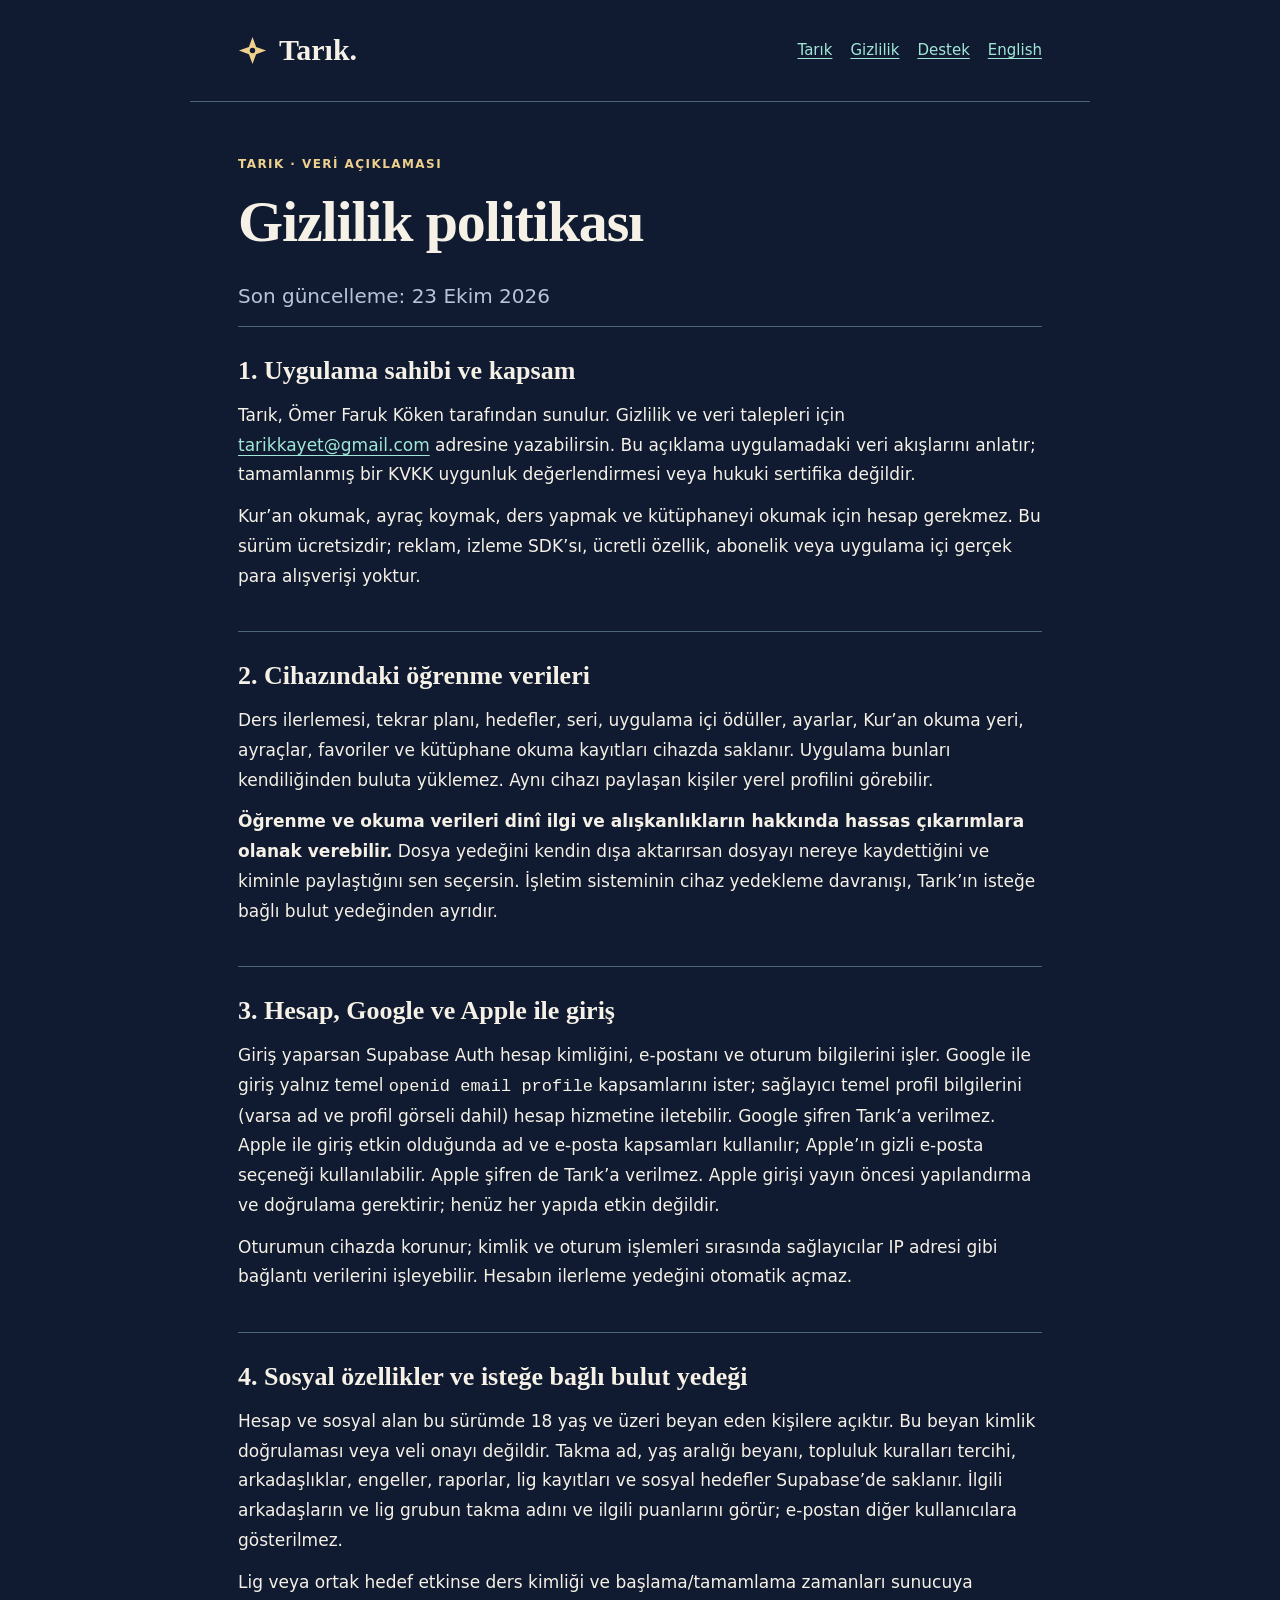
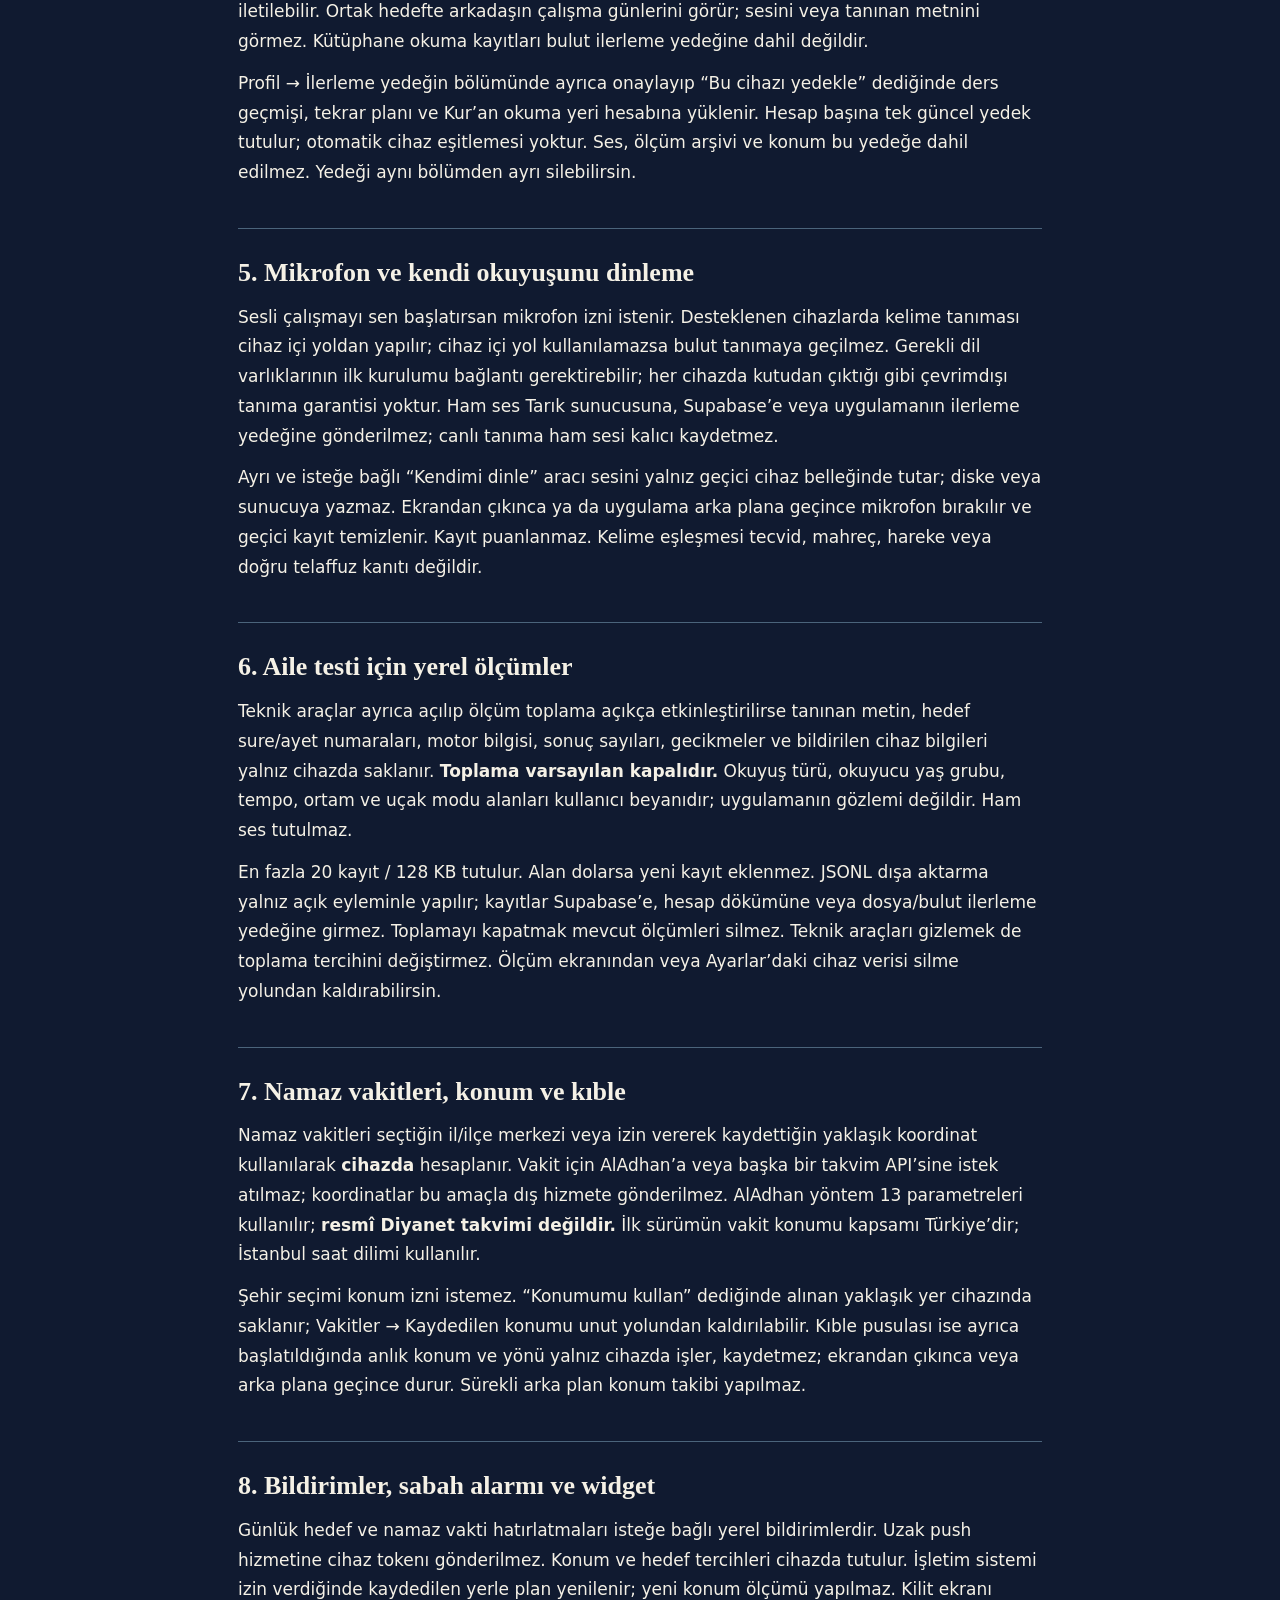
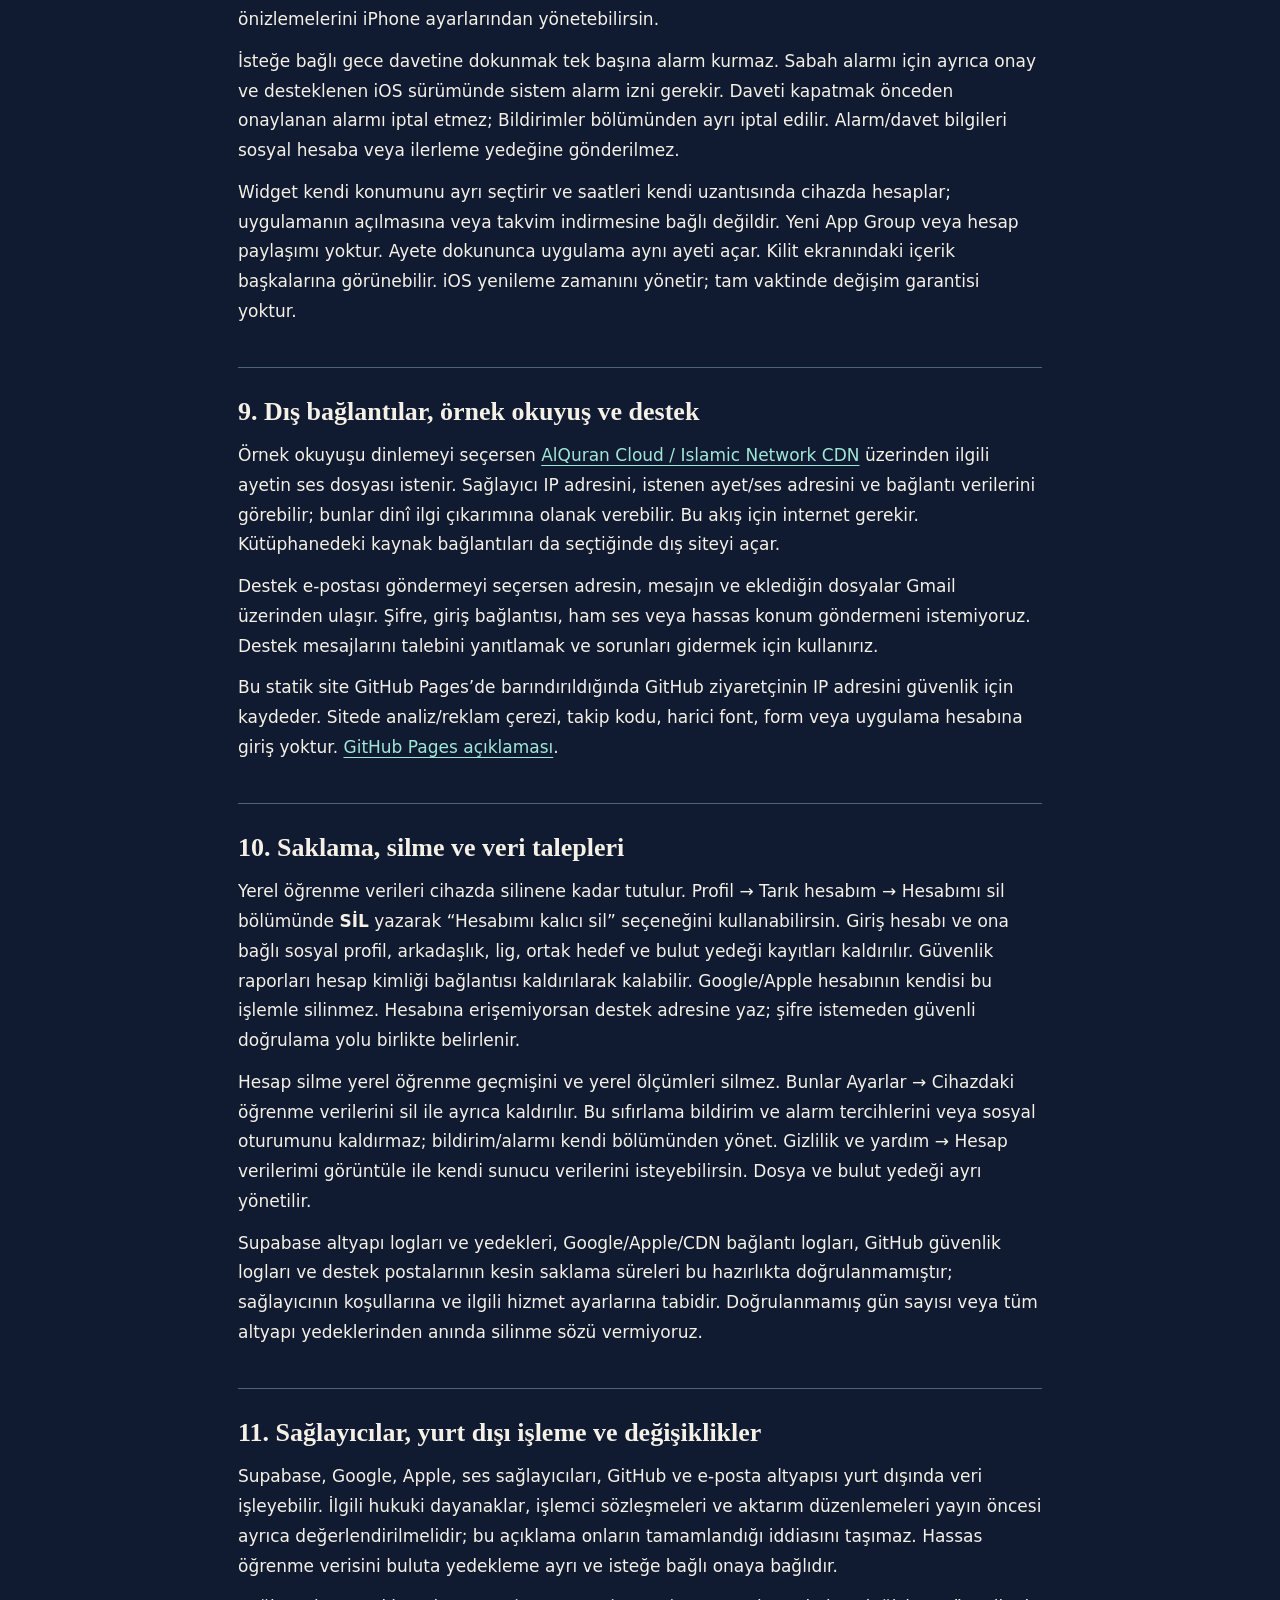
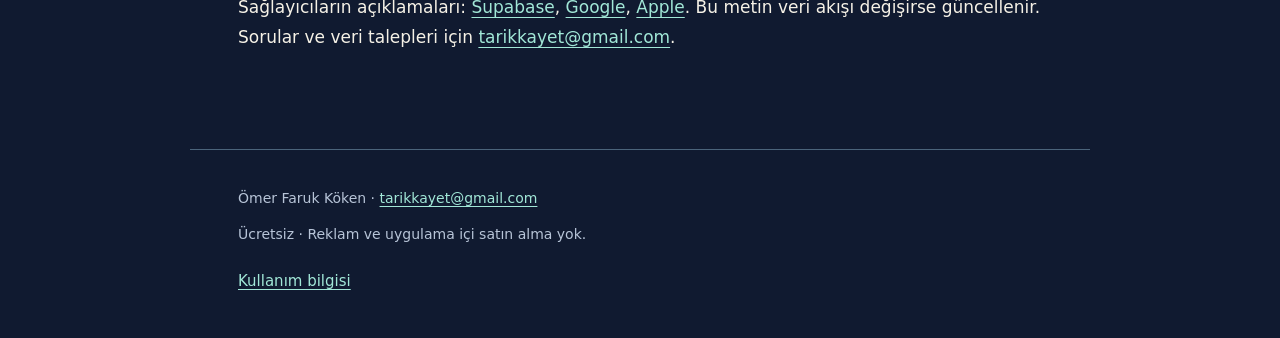
==== gizlilik.html @ 57bb1198 "Add files via upload" ====
<!doctype html>
<html lang="tr"><head><meta charset="utf-8"><meta name="viewport" content="width=device-width,initial-scale=1"><meta name="description" content="Gizlilik politikası — Ömer Faruk Köken, Tarık."><meta name="referrer" content="no-referrer"><title>Gizlilik politikası · Tarık</title><link rel="stylesheet" href="site.css"></head><body><a class="skip" href="#icerik">İçeriğe geç</a><header><a class="brand" href="index.html"><svg aria-hidden="true" viewBox="0 0 32 32"><path fill="currentColor" d="m16 1 4 11 11 4-11 4-4 11-4-11-11-4 11-4Z"/><circle cx="16" cy="16" r="3" fill="#101a30"/></svg>Tarık.</a><nav aria-label="Ana menü"><a href="index.html">Tarık</a><a href="gizlilik.html" aria-current="page">Gizlilik</a><a href="destek.html">Destek</a><a href="privacy.html">English</a></nav></header><main id="icerik"><p class="eyebrow">TARIK · VERİ AÇIKLAMASI</p><h1>Gizlilik politikası</h1><p class="lead">Son güncelleme: <time datetime="2026-10-23">23 Ekim 2026</time></p><section><h2>1. Uygulama sahibi ve kapsam</h2><p>Tarık, Ömer Faruk Köken tarafından sunulur. Gizlilik ve veri talepleri için <a href="mailto:tarikkayet@gmail.com">tarikkayet@gmail.com</a> adresine yazabilirsin. Bu açıklama uygulamadaki veri akışlarını anlatır; tamamlanmış bir KVKK uygunluk değerlendirmesi veya hukuki sertifika değildir.</p><p>Kur’an okumak, ayraç koymak, ders yapmak ve kütüphaneyi okumak için hesap gerekmez. Bu sürüm ücretsizdir; reklam, izleme SDK’sı, ücretli özellik, abonelik veya uygulama içi gerçek para alışverişi yoktur.</p></section><section><h2>2. Cihazındaki öğrenme verileri</h2><p>Ders ilerlemesi, tekrar planı, hedefler, seri, uygulama içi ödüller, ayarlar, Kur’an okuma yeri, ayraçlar, favoriler ve kütüphane okuma kayıtları cihazda saklanır. Uygulama bunları kendiliğinden buluta yüklemez. Aynı cihazı paylaşan kişiler yerel profilini görebilir.</p><p><strong>Öğrenme ve okuma verileri dinî ilgi ve alışkanlıkların hakkında hassas çıkarımlara olanak verebilir.</strong> Dosya yedeğini kendin dışa aktarırsan dosyayı nereye kaydettiğini ve kiminle paylaştığını sen seçersin. İşletim sisteminin cihaz yedekleme davranışı, Tarık’ın isteğe bağlı bulut yedeğinden ayrıdır.</p></section><section><h2>3. Hesap, Google ve Apple ile giriş</h2><p>Giriş yaparsan Supabase Auth hesap kimliğini, e-postanı ve oturum bilgilerini işler. Google ile giriş yalnız temel <code>openid email profile</code> kapsamlarını ister; sağlayıcı temel profil bilgilerini (varsa ad ve profil görseli dahil) hesap hizmetine iletebilir. Google şifren Tarık’a verilmez. Apple ile giriş etkin olduğunda ad ve e-posta kapsamları kullanılır; Apple’ın gizli e-posta seçeneği kullanılabilir. Apple şifren de Tarık’a verilmez. Apple girişi yayın öncesi yapılandırma ve doğrulama gerektirir; henüz her yapıda etkin değildir.</p><p>Oturumun cihazda korunur; kimlik ve oturum işlemleri sırasında sağlayıcılar IP adresi gibi bağlantı verilerini işleyebilir. Hesabın ilerleme yedeğini otomatik açmaz.</p></section><section><h2>4. Sosyal özellikler ve isteğe bağlı bulut yedeği</h2><p>Hesap ve sosyal alan bu sürümde 18 yaş ve üzeri beyan eden kişilere açıktır. Bu beyan kimlik doğrulaması veya veli onayı değildir. Takma ad, yaş aralığı beyanı, topluluk kuralları tercihi, arkadaşlıklar, engeller, raporlar, lig kayıtları ve sosyal hedefler Supabase’de saklanır. İlgili arkadaşların ve lig grubun takma adını ve ilgili puanlarını görür; e-postan diğer kullanıcılara gösterilmez.</p><p>Lig veya ortak hedef etkinse ders kimliği ve başlama/tamamlama zamanları sunucuya iletilebilir. Ortak hedefte arkadaşın çalışma günlerini görür; sesini veya tanınan metnini görmez. Kütüphane okuma kayıtları bulut ilerleme yedeğine dahil değildir.</p><p>Profil → İlerleme yedeğin bölümünde ayrıca onaylayıp “Bu cihazı yedekle” dediğinde ders geçmişi, tekrar planı ve Kur’an okuma yeri hesabına yüklenir. Hesap başına tek güncel yedek tutulur; otomatik cihaz eşitlemesi yoktur. Ses, ölçüm arşivi ve konum bu yedeğe dahil edilmez. Yedeği aynı bölümden ayrı silebilirsin.</p></section><section><h2>5. Mikrofon ve kendi okuyuşunu dinleme</h2><p>Sesli çalışmayı sen başlatırsan mikrofon izni istenir. Desteklenen cihazlarda kelime tanıması cihaz içi yoldan yapılır; cihaz içi yol kullanılamazsa bulut tanımaya geçilmez. Gerekli dil varlıklarının ilk kurulumu bağlantı gerektirebilir; her cihazda kutudan çıktığı gibi çevrimdışı tanıma garantisi yoktur. Ham ses Tarık sunucusuna, Supabase’e veya uygulamanın ilerleme yedeğine gönderilmez; canlı tanıma ham sesi kalıcı kaydetmez.</p><p>Ayrı ve isteğe bağlı “Kendimi dinle” aracı sesini yalnız geçici cihaz belleğinde tutar; diske veya sunucuya yazmaz. Ekrandan çıkınca ya da uygulama arka plana geçince mikrofon bırakılır ve geçici kayıt temizlenir. Kayıt puanlanmaz. Kelime eşleşmesi tecvid, mahreç, hareke veya doğru telaffuz kanıtı değildir.</p></section><section><h2>6. Aile testi için yerel ölçümler</h2><p>Teknik araçlar ayrıca açılıp ölçüm toplama açıkça etkinleştirilirse tanınan metin, hedef sure/ayet numaraları, motor bilgisi, sonuç sayıları, gecikmeler ve bildirilen cihaz bilgileri yalnız cihazda saklanır. <strong>Toplama varsayılan kapalıdır.</strong> Okuyuş türü, okuyucu yaş grubu, tempo, ortam ve uçak modu alanları kullanıcı beyanıdır; uygulamanın gözlemi değildir. Ham ses tutulmaz.</p><p>En fazla 20 kayıt / 128 KB tutulur. Alan dolarsa yeni kayıt eklenmez. JSONL dışa aktarma yalnız açık eyleminle yapılır; kayıtlar Supabase’e, hesap dökümüne veya dosya/bulut ilerleme yedeğine girmez. Toplamayı kapatmak mevcut ölçümleri silmez. Teknik araçları gizlemek de toplama tercihini değiştirmez. Ölçüm ekranından veya Ayarlar’daki cihaz verisi silme yolundan kaldırabilirsin.</p></section><section><h2>7. Namaz vakitleri, konum ve kıble</h2><p>Namaz vakitleri seçtiğin il/ilçe merkezi veya izin vererek kaydettiğin yaklaşık koordinat kullanılarak <strong>cihazda</strong> hesaplanır. Vakit için AlAdhan’a veya başka bir takvim API’sine istek atılmaz; koordinatlar bu amaçla dış hizmete gönderilmez. AlAdhan yöntem 13 parametreleri kullanılır; <strong>resmî Diyanet takvimi değildir.</strong> İlk sürümün vakit konumu kapsamı Türkiye’dir; İstanbul saat dilimi kullanılır.</p><p>Şehir seçimi konum izni istemez. “Konumumu kullan” dediğinde alınan yaklaşık yer cihazında saklanır; Vakitler → Kaydedilen konumu unut yolundan kaldırılabilir. Kıble pusulası ise ayrıca başlatıldığında anlık konum ve yönü yalnız cihazda işler, kaydetmez; ekrandan çıkınca veya arka plana geçince durur. Sürekli arka plan konum takibi yapılmaz.</p></section><section><h2>8. Bildirimler, sabah alarmı ve widget</h2><p>Günlük hedef ve namaz vakti hatırlatmaları isteğe bağlı yerel bildirimlerdir. Uzak push hizmetine cihaz tokenı gönderilmez. Konum ve hedef tercihleri cihazda tutulur. İşletim sistemi izin verdiğinde kaydedilen yerle plan yenilenir; yeni konum ölçümü yapılmaz. Kilit ekranı önizlemelerini iPhone ayarlarından yönetebilirsin.</p><p>İsteğe bağlı gece davetine dokunmak tek başına alarm kurmaz. Sabah alarmı için ayrıca onay ve desteklenen iOS sürümünde sistem alarm izni gerekir. Daveti kapatmak önceden onaylanan alarmı iptal etmez; Bildirimler bölümünden ayrı iptal edilir. Alarm/davet bilgileri sosyal hesaba veya ilerleme yedeğine gönderilmez.</p><p>Widget kendi konumunu ayrı seçtirir ve saatleri kendi uzantısında cihazda hesaplar; uygulamanın açılmasına veya takvim indirmesine bağlı değildir. Yeni App Group veya hesap paylaşımı yoktur. Ayete dokununca uygulama aynı ayeti açar. Kilit ekranındaki içerik başkalarına görünebilir. iOS yenileme zamanını yönetir; tam vaktinde değişim garantisi yoktur.</p></section><section><h2>9. Dış bağlantılar, örnek okuyuş ve destek</h2><p>Örnek okuyuşu dinlemeyi seçersen <a href="https://alquran.cloud/cdn" rel="noreferrer">AlQuran Cloud / Islamic Network CDN</a> üzerinden ilgili ayetin ses dosyası istenir. Sağlayıcı IP adresini, istenen ayet/ses adresini ve bağlantı verilerini görebilir; bunlar dinî ilgi çıkarımına olanak verebilir. Bu akış için internet gerekir. Kütüphanedeki kaynak bağlantıları da seçtiğinde dış siteyi açar.</p><p>Destek e-postası göndermeyi seçersen adresin, mesajın ve eklediğin dosyalar Gmail üzerinden ulaşır. Şifre, giriş bağlantısı, ham ses veya hassas konum göndermeni istemiyoruz. Destek mesajlarını talebini yanıtlamak ve sorunları gidermek için kullanırız.</p><p>Bu statik site GitHub Pages’de barındırıldığında GitHub ziyaretçinin IP adresini güvenlik için kaydeder. Sitede analiz/reklam çerezi, takip kodu, harici font, form veya uygulama hesabına giriş yoktur. <a href="https://docs.github.com/en/pages/getting-started-with-github-pages/what-is-github-pages" rel="noreferrer">GitHub Pages açıklaması</a>.</p></section><section><h2>10. Saklama, silme ve veri talepleri</h2><p>Yerel öğrenme verileri cihazda silinene kadar tutulur. Profil → Tarık hesabım → Hesabımı sil bölümünde <strong>SİL</strong> yazarak “Hesabımı kalıcı sil” seçeneğini kullanabilirsin. Giriş hesabı ve ona bağlı sosyal profil, arkadaşlık, lig, ortak hedef ve bulut yedeği kayıtları kaldırılır. Güvenlik raporları hesap kimliği bağlantısı kaldırılarak kalabilir. Google/Apple hesabının kendisi bu işlemle silinmez. Hesabına erişemiyorsan destek adresine yaz; şifre istemeden güvenli doğrulama yolu birlikte belirlenir.</p><p>Hesap silme yerel öğrenme geçmişini ve yerel ölçümleri silmez. Bunlar Ayarlar → Cihazdaki öğrenme verilerini sil ile ayrıca kaldırılır. Bu sıfırlama bildirim ve alarm tercihlerini veya sosyal oturumunu kaldırmaz; bildirim/alarmı kendi bölümünden yönet. Gizlilik ve yardım → Hesap verilerimi görüntüle ile kendi sunucu verilerini isteyebilirsin. Dosya ve bulut yedeği ayrı yönetilir.</p><p>Supabase altyapı logları ve yedekleri, Google/Apple/CDN bağlantı logları, GitHub güvenlik logları ve destek postalarının kesin saklama süreleri bu hazırlıkta doğrulanmamıştır; sağlayıcının koşullarına ve ilgili hizmet ayarlarına tabidir. Doğrulanmamış gün sayısı veya tüm altyapı yedeklerinden anında silinme sözü vermiyoruz.</p></section><section><h2>11. Sağlayıcılar, yurt dışı işleme ve değişiklikler</h2><p>Supabase, Google, Apple, ses sağlayıcıları, GitHub ve e-posta altyapısı yurt dışında veri işleyebilir. İlgili hukuki dayanaklar, işlemci sözleşmeleri ve aktarım düzenlemeleri yayın öncesi ayrıca değerlendirilmelidir; bu açıklama onların tamamlandığı iddiasını taşımaz. Hassas öğrenme verisini buluta yedekleme ayrı ve isteğe bağlı onaya bağlıdır.</p><p>Sağlayıcıların açıklamaları: <a href="https://supabase.com/privacy" rel="noreferrer">Supabase</a>, <a href="https://policies.google.com/privacy" rel="noreferrer">Google</a>, <a href="https://www.apple.com/legal/privacy/" rel="noreferrer">Apple</a>. Bu metin veri akışı değişirse güncellenir. Sorular ve veri talepleri için <a href="mailto:tarikkayet@gmail.com">tarikkayet@gmail.com</a>.</p></section></main><footer><p>Ömer Faruk Köken · <a href="mailto:tarikkayet@gmail.com">tarikkayet@gmail.com</a></p><p>Ücretsiz · Reklam ve uygulama içi satın alma yok.</p><nav aria-label="Diğer bağlantılar"><a href="kosullar.html">Kullanım bilgisi</a></nav></footer></body></html>
---- site.css ----
:root{color-scheme:dark;--bg:#101a30;--panel:#18273e;--text:#f5f1e6;--muted:#b7c4d7;--accent:#a1e7d7;--gold:#efd18e;--border:#4b647b}*{box-sizing:border-box}body{margin:0;background:var(--bg);color:var(--text);font:17px/1.75 system-ui,-apple-system,BlinkMacSystemFont,"Segoe UI",sans-serif}a{color:var(--accent);text-underline-offset:.22em;overflow-wrap:anywhere}a:hover{color:var(--text)}a:focus-visible,summary:focus-visible{outline:3px solid var(--gold);outline-offset:5px;border-radius:3px}header,main,footer{max-width:900px;margin:auto;padding:24px clamp(20px,5vw,48px)}header{display:flex;justify-content:space-between;align-items:center;gap:16px;flex-wrap:wrap;border-bottom:1px solid var(--border)}.brand{font-family:Georgia,serif;font-size:30px;font-weight:bold;color:var(--text);text-decoration:none;display:flex;align-items:center;gap:12px;min-height:44px}.brand svg{width:29px;height:29px;color:var(--gold);flex:none}nav{display:flex;gap:18px;flex-wrap:wrap}nav a{display:inline-flex;align-items:center;min-height:44px;font-size:15px}main{padding-top:40px;padding-bottom:56px}h1,h2{font-family:Georgia,serif;line-height:1.22;font-weight:600}h1{font-size:clamp(36px,7vw,58px);margin:12px 0 22px;letter-spacing:-.02em}h2{font-size:26px;margin:0 0 14px}p{margin:12px 0}.eyebrow{color:var(--gold);font-size:12px;font-weight:750;letter-spacing:.12em;text-transform:uppercase}.lead{font-size:20px;color:var(--muted)}section{padding:28px 0;border-top:1px solid var(--border);scroll-margin-top:24px}.notice,.card{padding:22px;background:var(--panel);border:1px solid var(--border);border-radius:20px;margin:26px 0}.notice p:first-child,.card p:first-child{margin-top:0}.grid{display:grid;grid-template-columns:repeat(auto-fit,minmax(min(100%,260px),1fr));gap:18px}.grid .card{margin:0}ul,ol{padding-left:24px}li{margin:10px 0}footer{border-top:1px solid var(--border);font-size:14px;color:var(--muted)}footer nav{margin:12px 0}summary{cursor:pointer;font-weight:650;min-height:44px;padding:10px 0}details{border-top:1px solid var(--border);padding:10px 0}.skip{position:absolute;left:16px;top:-120px;padding:12px;background:var(--panel)}.skip:focus{top:12px}strong{color:var(--text)}.contact{font-size:20px}time{color:var(--muted)}@media(prefers-reduced-motion:reduce){*{scroll-behavior:auto}}@media(max-width:380px){body{font-size:16px}header,main,footer{padding-left:20px;padding-right:20px}nav{gap:12px}}
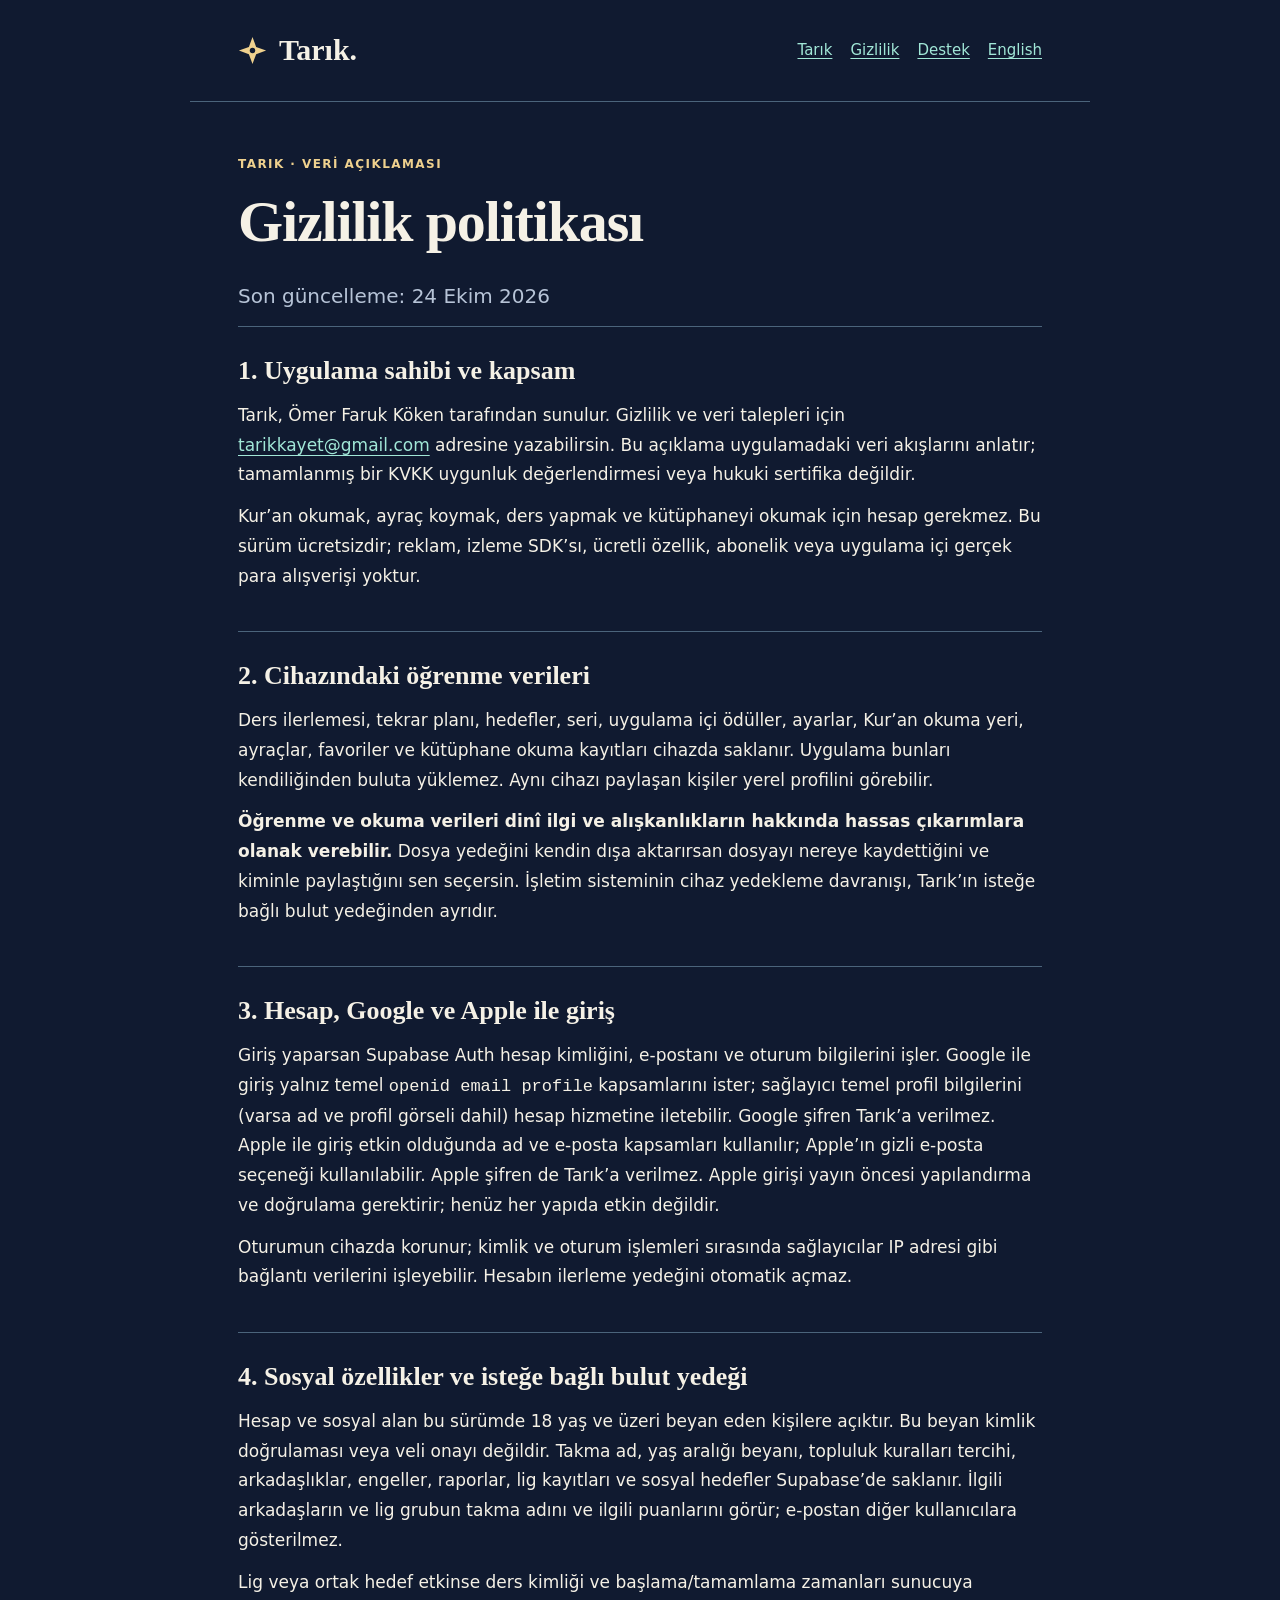
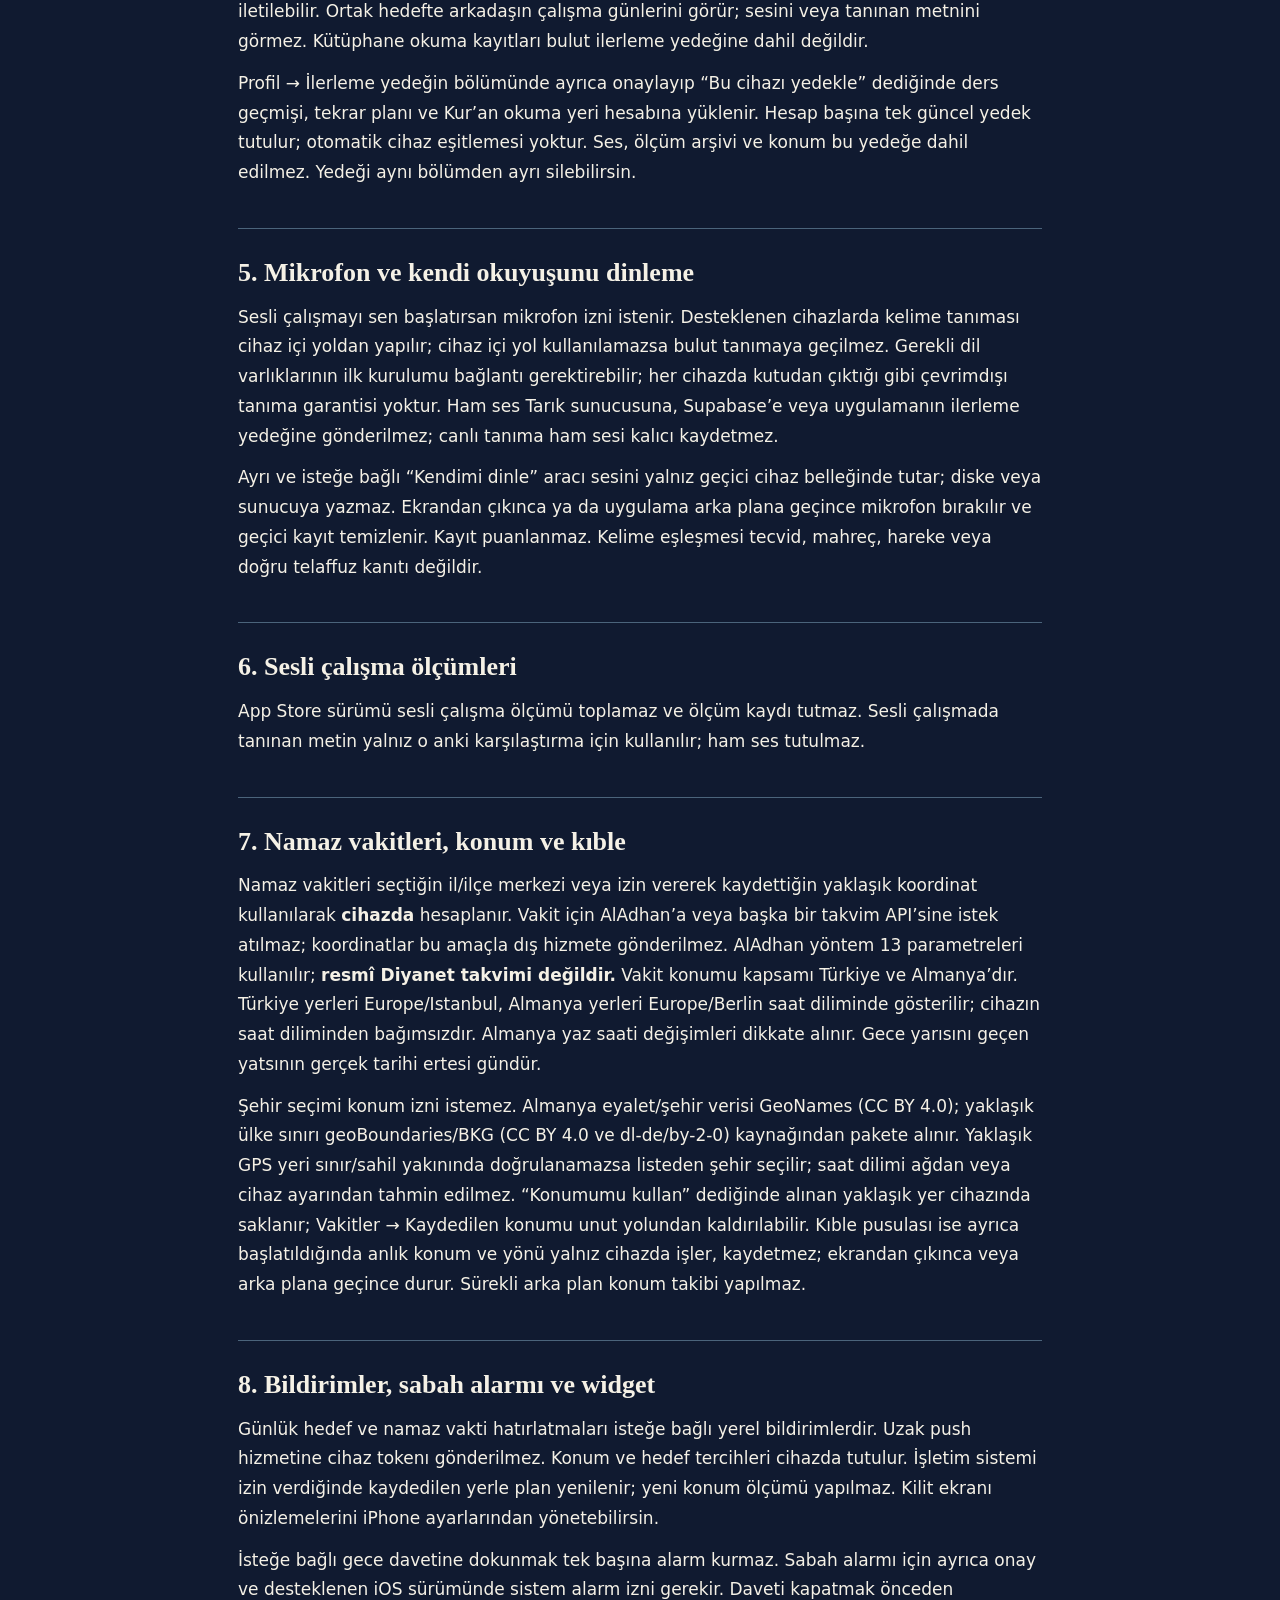
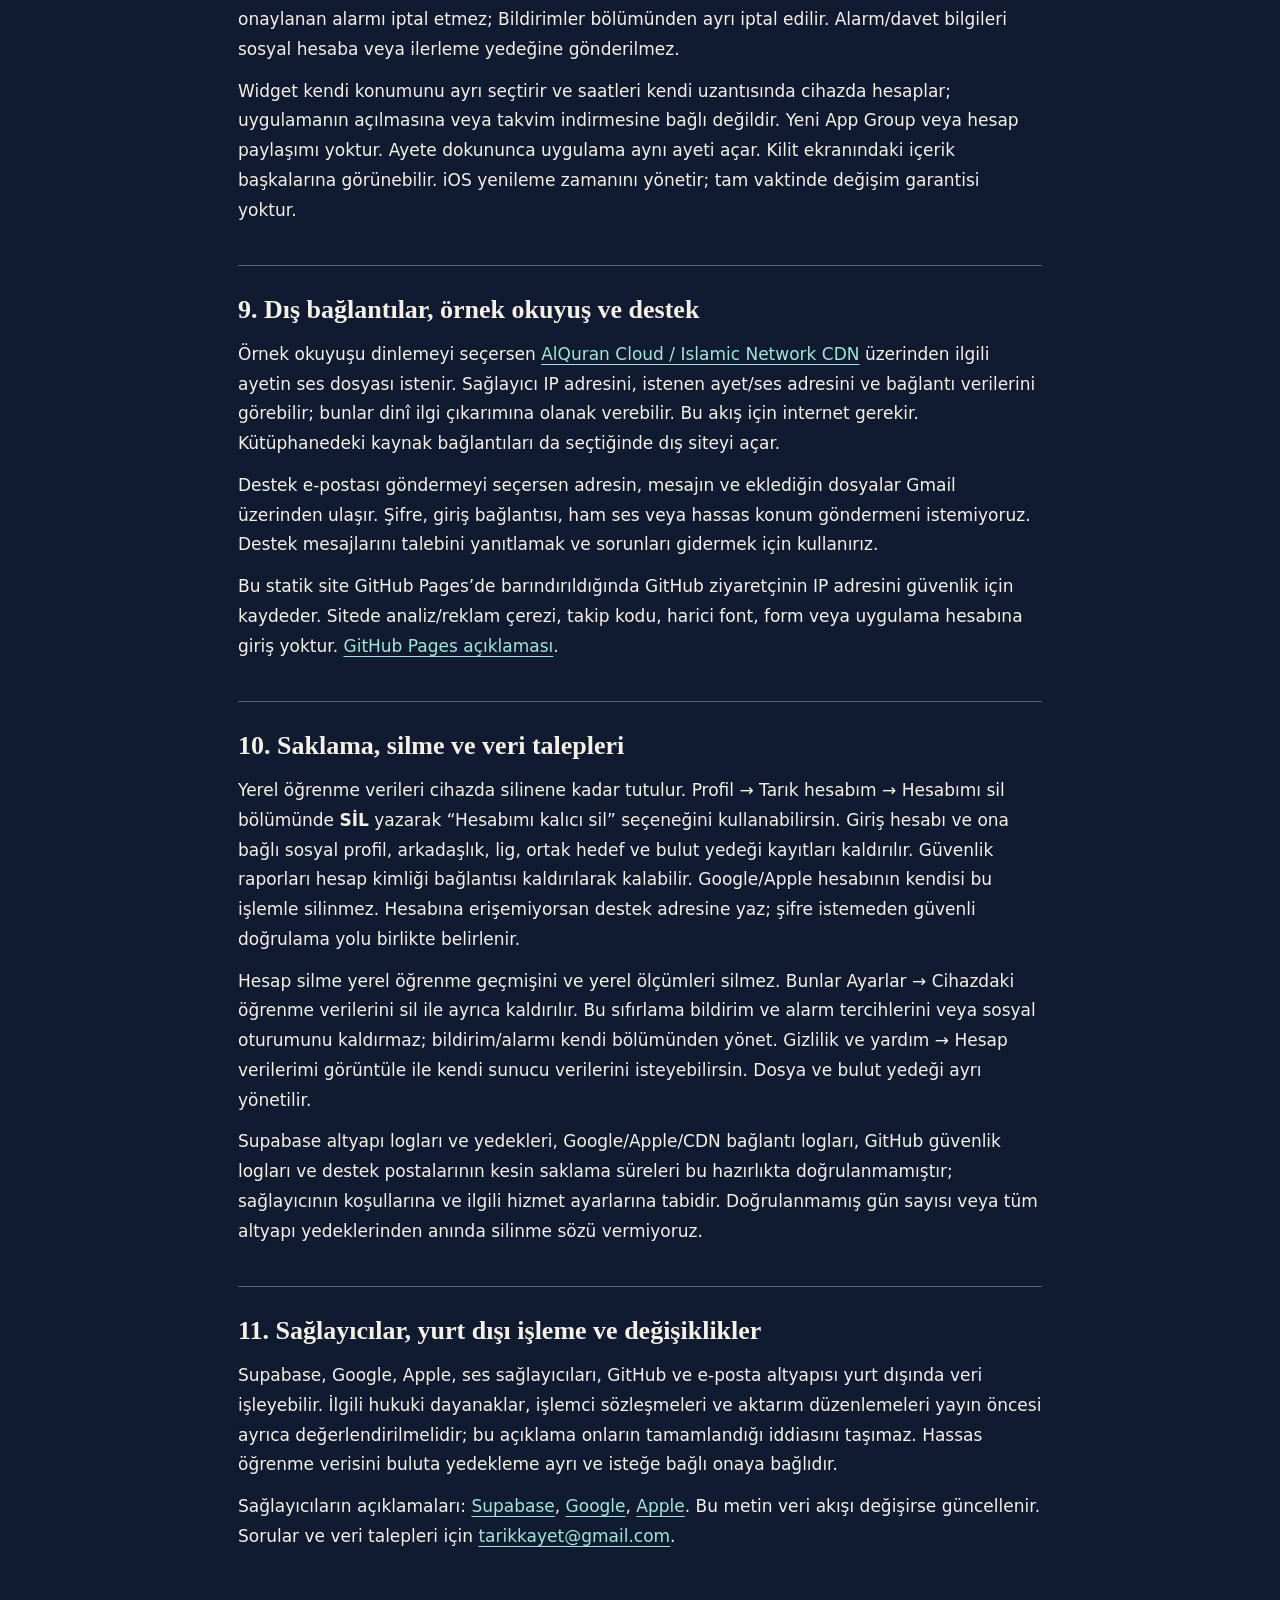
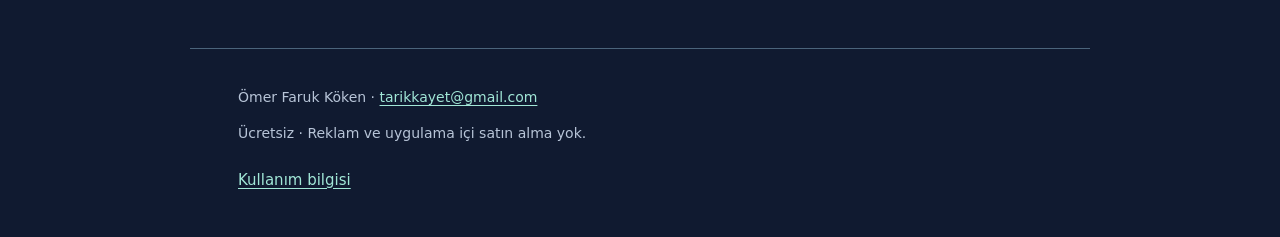
==== commit c40ac1ef: "Add files via upload" ====
--- a/gizlilik.html
+++ b/gizlilik.html
@@ -1,2 +1,2 @@
 <!doctype html>
-<html lang="tr"><head><meta charset="utf-8"><meta name="viewport" content="width=device-width,initial-scale=1"><meta name="description" content="Gizlilik politikası — Ömer Faruk Köken, Tarık."><meta name="referrer" content="no-referrer"><title>Gizlilik politikası · Tarık</title><link rel="stylesheet" href="site.css"></head><body><a class="skip" href="#icerik">İçeriğe geç</a><header><a class="brand" href="index.html"><svg aria-hidden="true" viewBox="0 0 32 32"><path fill="currentColor" d="m16 1 4 11 11 4-11 4-4 11-4-11-11-4 11-4Z"/><circle cx="16" cy="16" r="3" fill="#101a30"/></svg>Tarık.</a><nav aria-label="Ana menü"><a href="index.html">Tarık</a><a href="gizlilik.html" aria-current="page">Gizlilik</a><a href="destek.html">Destek</a><a href="privacy.html">English</a></nav></header><main id="icerik"><p class="eyebrow">TARIK · VERİ AÇIKLAMASI</p><h1>Gizlilik politikası</h1><p class="lead">Son güncelleme: <time datetime="2026-10-23">23 Ekim 2026</time></p><section><h2>1. Uygulama sahibi ve kapsam</h2><p>Tarık, Ömer Faruk Köken tarafından sunulur. Gizlilik ve veri talepleri için <a href="mailto:tarikkayet@gmail.com">tarikkayet@gmail.com</a> adresine yazabilirsin. Bu açıklama uygulamadaki veri akışlarını anlatır; tamamlanmış bir KVKK uygunluk değerlendirmesi veya hukuki sertifika değildir.</p><p>Kur’an okumak, ayraç koymak, ders yapmak ve kütüphaneyi okumak için hesap gerekmez. Bu sürüm ücretsizdir; reklam, izleme SDK’sı, ücretli özellik, abonelik veya uygulama içi gerçek para alışverişi yoktur.</p></section><section><h2>2. Cihazındaki öğrenme verileri</h2><p>Ders ilerlemesi, tekrar planı, hedefler, seri, uygulama içi ödüller, ayarlar, Kur’an okuma yeri, ayraçlar, favoriler ve kütüphane okuma kayıtları cihazda saklanır. Uygulama bunları kendiliğinden buluta yüklemez. Aynı cihazı paylaşan kişiler yerel profilini görebilir.</p><p><strong>Öğrenme ve okuma verileri dinî ilgi ve alışkanlıkların hakkında hassas çıkarımlara olanak verebilir.</strong> Dosya yedeğini kendin dışa aktarırsan dosyayı nereye kaydettiğini ve kiminle paylaştığını sen seçersin. İşletim sisteminin cihaz yedekleme davranışı, Tarık’ın isteğe bağlı bulut yedeğinden ayrıdır.</p></section><section><h2>3. Hesap, Google ve Apple ile giriş</h2><p>Giriş yaparsan Supabase Auth hesap kimliğini, e-postanı ve oturum bilgilerini işler. Google ile giriş yalnız temel <code>openid email profile</code> kapsamlarını ister; sağlayıcı temel profil bilgilerini (varsa ad ve profil görseli dahil) hesap hizmetine iletebilir. Google şifren Tarık’a verilmez. Apple ile giriş etkin olduğunda ad ve e-posta kapsamları kullanılır; Apple’ın gizli e-posta seçeneği kullanılabilir. Apple şifren de Tarık’a verilmez. Apple girişi yayın öncesi yapılandırma ve doğrulama gerektirir; henüz her yapıda etkin değildir.</p><p>Oturumun cihazda korunur; kimlik ve oturum işlemleri sırasında sağlayıcılar IP adresi gibi bağlantı verilerini işleyebilir. Hesabın ilerleme yedeğini otomatik açmaz.</p></section><section><h2>4. Sosyal özellikler ve isteğe bağlı bulut yedeği</h2><p>Hesap ve sosyal alan bu sürümde 18 yaş ve üzeri beyan eden kişilere açıktır. Bu beyan kimlik doğrulaması veya veli onayı değildir. Takma ad, yaş aralığı beyanı, topluluk kuralları tercihi, arkadaşlıklar, engeller, raporlar, lig kayıtları ve sosyal hedefler Supabase’de saklanır. İlgili arkadaşların ve lig grubun takma adını ve ilgili puanlarını görür; e-postan diğer kullanıcılara gösterilmez.</p><p>Lig veya ortak hedef etkinse ders kimliği ve başlama/tamamlama zamanları sunucuya iletilebilir. Ortak hedefte arkadaşın çalışma günlerini görür; sesini veya tanınan metnini görmez. Kütüphane okuma kayıtları bulut ilerleme yedeğine dahil değildir.</p><p>Profil → İlerleme yedeğin bölümünde ayrıca onaylayıp “Bu cihazı yedekle” dediğinde ders geçmişi, tekrar planı ve Kur’an okuma yeri hesabına yüklenir. Hesap başına tek güncel yedek tutulur; otomatik cihaz eşitlemesi yoktur. Ses, ölçüm arşivi ve konum bu yedeğe dahil edilmez. Yedeği aynı bölümden ayrı silebilirsin.</p></section><section><h2>5. Mikrofon ve kendi okuyuşunu dinleme</h2><p>Sesli çalışmayı sen başlatırsan mikrofon izni istenir. Desteklenen cihazlarda kelime tanıması cihaz içi yoldan yapılır; cihaz içi yol kullanılamazsa bulut tanımaya geçilmez. Gerekli dil varlıklarının ilk kurulumu bağlantı gerektirebilir; her cihazda kutudan çıktığı gibi çevrimdışı tanıma garantisi yoktur. Ham ses Tarık sunucusuna, Supabase’e veya uygulamanın ilerleme yedeğine gönderilmez; canlı tanıma ham sesi kalıcı kaydetmez.</p><p>Ayrı ve isteğe bağlı “Kendimi dinle” aracı sesini yalnız geçici cihaz belleğinde tutar; diske veya sunucuya yazmaz. Ekrandan çıkınca ya da uygulama arka plana geçince mikrofon bırakılır ve geçici kayıt temizlenir. Kayıt puanlanmaz. Kelime eşleşmesi tecvid, mahreç, hareke veya doğru telaffuz kanıtı değildir.</p></section><section><h2>6. Aile testi için yerel ölçümler</h2><p>Teknik araçlar ayrıca açılıp ölçüm toplama açıkça etkinleştirilirse tanınan metin, hedef sure/ayet numaraları, motor bilgisi, sonuç sayıları, gecikmeler ve bildirilen cihaz bilgileri yalnız cihazda saklanır. <strong>Toplama varsayılan kapalıdır.</strong> Okuyuş türü, okuyucu yaş grubu, tempo, ortam ve uçak modu alanları kullanıcı beyanıdır; uygulamanın gözlemi değildir. Ham ses tutulmaz.</p><p>En fazla 20 kayıt / 128 KB tutulur. Alan dolarsa yeni kayıt eklenmez. JSONL dışa aktarma yalnız açık eyleminle yapılır; kayıtlar Supabase’e, hesap dökümüne veya dosya/bulut ilerleme yedeğine girmez. Toplamayı kapatmak mevcut ölçümleri silmez. Teknik araçları gizlemek de toplama tercihini değiştirmez. Ölçüm ekranından veya Ayarlar’daki cihaz verisi silme yolundan kaldırabilirsin.</p></section><section><h2>7. Namaz vakitleri, konum ve kıble</h2><p>Namaz vakitleri seçtiğin il/ilçe merkezi veya izin vererek kaydettiğin yaklaşık koordinat kullanılarak <strong>cihazda</strong> hesaplanır. Vakit için AlAdhan’a veya başka bir takvim API’sine istek atılmaz; koordinatlar bu amaçla dış hizmete gönderilmez. AlAdhan yöntem 13 parametreleri kullanılır; <strong>resmî Diyanet takvimi değildir.</strong> İlk sürümün vakit konumu kapsamı Türkiye’dir; İstanbul saat dilimi kullanılır.</p><p>Şehir seçimi konum izni istemez. “Konumumu kullan” dediğinde alınan yaklaşık yer cihazında saklanır; Vakitler → Kaydedilen konumu unut yolundan kaldırılabilir. Kıble pusulası ise ayrıca başlatıldığında anlık konum ve yönü yalnız cihazda işler, kaydetmez; ekrandan çıkınca veya arka plana geçince durur. Sürekli arka plan konum takibi yapılmaz.</p></section><section><h2>8. Bildirimler, sabah alarmı ve widget</h2><p>Günlük hedef ve namaz vakti hatırlatmaları isteğe bağlı yerel bildirimlerdir. Uzak push hizmetine cihaz tokenı gönderilmez. Konum ve hedef tercihleri cihazda tutulur. İşletim sistemi izin verdiğinde kaydedilen yerle plan yenilenir; yeni konum ölçümü yapılmaz. Kilit ekranı önizlemelerini iPhone ayarlarından yönetebilirsin.</p><p>İsteğe bağlı gece davetine dokunmak tek başına alarm kurmaz. Sabah alarmı için ayrıca onay ve desteklenen iOS sürümünde sistem alarm izni gerekir. Daveti kapatmak önceden onaylanan alarmı iptal etmez; Bildirimler bölümünden ayrı iptal edilir. Alarm/davet bilgileri sosyal hesaba veya ilerleme yedeğine gönderilmez.</p><p>Widget kendi konumunu ayrı seçtirir ve saatleri kendi uzantısında cihazda hesaplar; uygulamanın açılmasına veya takvim indirmesine bağlı değildir. Yeni App Group veya hesap paylaşımı yoktur. Ayete dokununca uygulama aynı ayeti açar. Kilit ekranındaki içerik başkalarına görünebilir. iOS yenileme zamanını yönetir; tam vaktinde değişim garantisi yoktur.</p></section><section><h2>9. Dış bağlantılar, örnek okuyuş ve destek</h2><p>Örnek okuyuşu dinlemeyi seçersen <a href="https://alquran.cloud/cdn" rel="noreferrer">AlQuran Cloud / Islamic Network CDN</a> üzerinden ilgili ayetin ses dosyası istenir. Sağlayıcı IP adresini, istenen ayet/ses adresini ve bağlantı verilerini görebilir; bunlar dinî ilgi çıkarımına olanak verebilir. Bu akış için internet gerekir. Kütüphanedeki kaynak bağlantıları da seçtiğinde dış siteyi açar.</p><p>Destek e-postası göndermeyi seçersen adresin, mesajın ve eklediğin dosyalar Gmail üzerinden ulaşır. Şifre, giriş bağlantısı, ham ses veya hassas konum göndermeni istemiyoruz. Destek mesajlarını talebini yanıtlamak ve sorunları gidermek için kullanırız.</p><p>Bu statik site GitHub Pages’de barındırıldığında GitHub ziyaretçinin IP adresini güvenlik için kaydeder. Sitede analiz/reklam çerezi, takip kodu, harici font, form veya uygulama hesabına giriş yoktur. <a href="https://docs.github.com/en/pages/getting-started-with-github-pages/what-is-github-pages" rel="noreferrer">GitHub Pages açıklaması</a>.</p></section><section><h2>10. Saklama, silme ve veri talepleri</h2><p>Yerel öğrenme verileri cihazda silinene kadar tutulur. Profil → Tarık hesabım → Hesabımı sil bölümünde <strong>SİL</strong> yazarak “Hesabımı kalıcı sil” seçeneğini kullanabilirsin. Giriş hesabı ve ona bağlı sosyal profil, arkadaşlık, lig, ortak hedef ve bulut yedeği kayıtları kaldırılır. Güvenlik raporları hesap kimliği bağlantısı kaldırılarak kalabilir. Google/Apple hesabının kendisi bu işlemle silinmez. Hesabına erişemiyorsan destek adresine yaz; şifre istemeden güvenli doğrulama yolu birlikte belirlenir.</p><p>Hesap silme yerel öğrenme geçmişini ve yerel ölçümleri silmez. Bunlar Ayarlar → Cihazdaki öğrenme verilerini sil ile ayrıca kaldırılır. Bu sıfırlama bildirim ve alarm tercihlerini veya sosyal oturumunu kaldırmaz; bildirim/alarmı kendi bölümünden yönet. Gizlilik ve yardım → Hesap verilerimi görüntüle ile kendi sunucu verilerini isteyebilirsin. Dosya ve bulut yedeği ayrı yönetilir.</p><p>Supabase altyapı logları ve yedekleri, Google/Apple/CDN bağlantı logları, GitHub güvenlik logları ve destek postalarının kesin saklama süreleri bu hazırlıkta doğrulanmamıştır; sağlayıcının koşullarına ve ilgili hizmet ayarlarına tabidir. Doğrulanmamış gün sayısı veya tüm altyapı yedeklerinden anında silinme sözü vermiyoruz.</p></section><section><h2>11. Sağlayıcılar, yurt dışı işleme ve değişiklikler</h2><p>Supabase, Google, Apple, ses sağlayıcıları, GitHub ve e-posta altyapısı yurt dışında veri işleyebilir. İlgili hukuki dayanaklar, işlemci sözleşmeleri ve aktarım düzenlemeleri yayın öncesi ayrıca değerlendirilmelidir; bu açıklama onların tamamlandığı iddiasını taşımaz. Hassas öğrenme verisini buluta yedekleme ayrı ve isteğe bağlı onaya bağlıdır.</p><p>Sağlayıcıların açıklamaları: <a href="https://supabase.com/privacy" rel="noreferrer">Supabase</a>, <a href="https://policies.google.com/privacy" rel="noreferrer">Google</a>, <a href="https://www.apple.com/legal/privacy/" rel="noreferrer">Apple</a>. Bu metin veri akışı değişirse güncellenir. Sorular ve veri talepleri için <a href="mailto:tarikkayet@gmail.com">tarikkayet@gmail.com</a>.</p></section></main><footer><p>Ömer Faruk Köken · <a href="mailto:tarikkayet@gmail.com">tarikkayet@gmail.com</a></p><p>Ücretsiz · Reklam ve uygulama içi satın alma yok.</p><nav aria-label="Diğer bağlantılar"><a href="kosullar.html">Kullanım bilgisi</a></nav></footer></body></html>
+<html lang="tr"><head><meta charset="utf-8"><meta name="viewport" content="width=device-width,initial-scale=1"><meta name="description" content="Gizlilik politikası — Ömer Faruk Köken, Tarık."><meta name="referrer" content="no-referrer"><title>Gizlilik politikası · Tarık</title><link rel="stylesheet" href="site.css"></head><body><a class="skip" href="#icerik">İçeriğe geç</a><header><a class="brand" href="index.html"><svg aria-hidden="true" viewBox="0 0 32 32"><path fill="currentColor" d="m16 1 4 11 11 4-11 4-4 11-4-11-11-4 11-4Z"/><circle cx="16" cy="16" r="3" fill="#101a30"/></svg>Tarık.</a><nav aria-label="Ana menü"><a href="index.html">Tarık</a><a href="gizlilik.html" aria-current="page">Gizlilik</a><a href="destek.html">Destek</a><a href="privacy.html">English</a></nav></header><main id="icerik"><p class="eyebrow">TARIK · VERİ AÇIKLAMASI</p><h1>Gizlilik politikası</h1><p class="lead">Son güncelleme: <time datetime="2026-10-24">24 Ekim 2026</time></p><section><h2>1. Uygulama sahibi ve kapsam</h2><p>Tarık, Ömer Faruk Köken tarafından sunulur. Gizlilik ve veri talepleri için <a href="mailto:tarikkayet@gmail.com">tarikkayet@gmail.com</a> adresine yazabilirsin. Bu açıklama uygulamadaki veri akışlarını anlatır; tamamlanmış bir KVKK uygunluk değerlendirmesi veya hukuki sertifika değildir.</p><p>Kur’an okumak, ayraç koymak, ders yapmak ve kütüphaneyi okumak için hesap gerekmez. Bu sürüm ücretsizdir; reklam, izleme SDK’sı, ücretli özellik, abonelik veya uygulama içi gerçek para alışverişi yoktur.</p></section><section><h2>2. Cihazındaki öğrenme verileri</h2><p>Ders ilerlemesi, tekrar planı, hedefler, seri, uygulama içi ödüller, ayarlar, Kur’an okuma yeri, ayraçlar, favoriler ve kütüphane okuma kayıtları cihazda saklanır. Uygulama bunları kendiliğinden buluta yüklemez. Aynı cihazı paylaşan kişiler yerel profilini görebilir.</p><p><strong>Öğrenme ve okuma verileri dinî ilgi ve alışkanlıkların hakkında hassas çıkarımlara olanak verebilir.</strong> Dosya yedeğini kendin dışa aktarırsan dosyayı nereye kaydettiğini ve kiminle paylaştığını sen seçersin. İşletim sisteminin cihaz yedekleme davranışı, Tarık’ın isteğe bağlı bulut yedeğinden ayrıdır.</p></section><section><h2>3. Hesap, Google ve Apple ile giriş</h2><p>Giriş yaparsan Supabase Auth hesap kimliğini, e-postanı ve oturum bilgilerini işler. Google ile giriş yalnız temel <code>openid email profile</code> kapsamlarını ister; sağlayıcı temel profil bilgilerini (varsa ad ve profil görseli dahil) hesap hizmetine iletebilir. Google şifren Tarık’a verilmez. Apple ile giriş etkin olduğunda ad ve e-posta kapsamları kullanılır; Apple’ın gizli e-posta seçeneği kullanılabilir. Apple şifren de Tarık’a verilmez. Apple girişi yayın öncesi yapılandırma ve doğrulama gerektirir; henüz her yapıda etkin değildir.</p><p>Oturumun cihazda korunur; kimlik ve oturum işlemleri sırasında sağlayıcılar IP adresi gibi bağlantı verilerini işleyebilir. Hesabın ilerleme yedeğini otomatik açmaz.</p></section><section><h2>4. Sosyal özellikler ve isteğe bağlı bulut yedeği</h2><p>Hesap ve sosyal alan bu sürümde 18 yaş ve üzeri beyan eden kişilere açıktır. Bu beyan kimlik doğrulaması veya veli onayı değildir. Takma ad, yaş aralığı beyanı, topluluk kuralları tercihi, arkadaşlıklar, engeller, raporlar, lig kayıtları ve sosyal hedefler Supabase’de saklanır. İlgili arkadaşların ve lig grubun takma adını ve ilgili puanlarını görür; e-postan diğer kullanıcılara gösterilmez.</p><p>Lig veya ortak hedef etkinse ders kimliği ve başlama/tamamlama zamanları sunucuya iletilebilir. Ortak hedefte arkadaşın çalışma günlerini görür; sesini veya tanınan metnini görmez. Kütüphane okuma kayıtları bulut ilerleme yedeğine dahil değildir.</p><p>Profil → İlerleme yedeğin bölümünde ayrıca onaylayıp “Bu cihazı yedekle” dediğinde ders geçmişi, tekrar planı ve Kur’an okuma yeri hesabına yüklenir. Hesap başına tek güncel yedek tutulur; otomatik cihaz eşitlemesi yoktur. Ses, ölçüm arşivi ve konum bu yedeğe dahil edilmez. Yedeği aynı bölümden ayrı silebilirsin.</p></section><section><h2>5. Mikrofon ve kendi okuyuşunu dinleme</h2><p>Sesli çalışmayı sen başlatırsan mikrofon izni istenir. Desteklenen cihazlarda kelime tanıması cihaz içi yoldan yapılır; cihaz içi yol kullanılamazsa bulut tanımaya geçilmez. Gerekli dil varlıklarının ilk kurulumu bağlantı gerektirebilir; her cihazda kutudan çıktığı gibi çevrimdışı tanıma garantisi yoktur. Ham ses Tarık sunucusuna, Supabase’e veya uygulamanın ilerleme yedeğine gönderilmez; canlı tanıma ham sesi kalıcı kaydetmez.</p><p>Ayrı ve isteğe bağlı “Kendimi dinle” aracı sesini yalnız geçici cihaz belleğinde tutar; diske veya sunucuya yazmaz. Ekrandan çıkınca ya da uygulama arka plana geçince mikrofon bırakılır ve geçici kayıt temizlenir. Kayıt puanlanmaz. Kelime eşleşmesi tecvid, mahreç, hareke veya doğru telaffuz kanıtı değildir.</p></section><section><h2>6. Sesli çalışma ölçümleri</h2><p>App Store sürümü sesli çalışma ölçümü toplamaz ve ölçüm kaydı tutmaz. Sesli çalışmada tanınan metin yalnız o anki karşılaştırma için kullanılır; ham ses tutulmaz.</p></section><section><h2>7. Namaz vakitleri, konum ve kıble</h2><p>Namaz vakitleri seçtiğin il/ilçe merkezi veya izin vererek kaydettiğin yaklaşık koordinat kullanılarak <strong>cihazda</strong> hesaplanır. Vakit için AlAdhan’a veya başka bir takvim API’sine istek atılmaz; koordinatlar bu amaçla dış hizmete gönderilmez. AlAdhan yöntem 13 parametreleri kullanılır; <strong>resmî Diyanet takvimi değildir.</strong> Vakit konumu kapsamı Türkiye ve Almanya’dır. Türkiye yerleri Europe/Istanbul, Almanya yerleri Europe/Berlin saat diliminde gösterilir; cihazın saat diliminden bağımsızdır. Almanya yaz saati değişimleri dikkate alınır. Gece yarısını geçen yatsının gerçek tarihi ertesi gündür.</p><p>Şehir seçimi konum izni istemez. Almanya eyalet/şehir verisi GeoNames (CC BY 4.0); yaklaşık ülke sınırı geoBoundaries/BKG (CC BY 4.0 ve dl-de/by-2-0) kaynağından pakete alınır. Yaklaşık GPS yeri sınır/sahil yakınında doğrulanamazsa listeden şehir seçilir; saat dilimi ağdan veya cihaz ayarından tahmin edilmez. “Konumumu kullan” dediğinde alınan yaklaşık yer cihazında saklanır; Vakitler → Kaydedilen konumu unut yolundan kaldırılabilir. Kıble pusulası ise ayrıca başlatıldığında anlık konum ve yönü yalnız cihazda işler, kaydetmez; ekrandan çıkınca veya arka plana geçince durur. Sürekli arka plan konum takibi yapılmaz.</p></section><section><h2>8. Bildirimler, sabah alarmı ve widget</h2><p>Günlük hedef ve namaz vakti hatırlatmaları isteğe bağlı yerel bildirimlerdir. Uzak push hizmetine cihaz tokenı gönderilmez. Konum ve hedef tercihleri cihazda tutulur. İşletim sistemi izin verdiğinde kaydedilen yerle plan yenilenir; yeni konum ölçümü yapılmaz. Kilit ekranı önizlemelerini iPhone ayarlarından yönetebilirsin.</p><p>İsteğe bağlı gece davetine dokunmak tek başına alarm kurmaz. Sabah alarmı için ayrıca onay ve desteklenen iOS sürümünde sistem alarm izni gerekir. Daveti kapatmak önceden onaylanan alarmı iptal etmez; Bildirimler bölümünden ayrı iptal edilir. Alarm/davet bilgileri sosyal hesaba veya ilerleme yedeğine gönderilmez.</p><p>Widget kendi konumunu ayrı seçtirir ve saatleri kendi uzantısında cihazda hesaplar; uygulamanın açılmasına veya takvim indirmesine bağlı değildir. Yeni App Group veya hesap paylaşımı yoktur. Ayete dokununca uygulama aynı ayeti açar. Kilit ekranındaki içerik başkalarına görünebilir. iOS yenileme zamanını yönetir; tam vaktinde değişim garantisi yoktur.</p></section><section><h2>9. Dış bağlantılar, örnek okuyuş ve destek</h2><p>Örnek okuyuşu dinlemeyi seçersen <a href="https://alquran.cloud/cdn" rel="noreferrer">AlQuran Cloud / Islamic Network CDN</a> üzerinden ilgili ayetin ses dosyası istenir. Sağlayıcı IP adresini, istenen ayet/ses adresini ve bağlantı verilerini görebilir; bunlar dinî ilgi çıkarımına olanak verebilir. Bu akış için internet gerekir. Kütüphanedeki kaynak bağlantıları da seçtiğinde dış siteyi açar.</p><p>Destek e-postası göndermeyi seçersen adresin, mesajın ve eklediğin dosyalar Gmail üzerinden ulaşır. Şifre, giriş bağlantısı, ham ses veya hassas konum göndermeni istemiyoruz. Destek mesajlarını talebini yanıtlamak ve sorunları gidermek için kullanırız.</p><p>Bu statik site GitHub Pages’de barındırıldığında GitHub ziyaretçinin IP adresini güvenlik için kaydeder. Sitede analiz/reklam çerezi, takip kodu, harici font, form veya uygulama hesabına giriş yoktur. <a href="https://docs.github.com/en/pages/getting-started-with-github-pages/what-is-github-pages" rel="noreferrer">GitHub Pages açıklaması</a>.</p></section><section><h2>10. Saklama, silme ve veri talepleri</h2><p>Yerel öğrenme verileri cihazda silinene kadar tutulur. Profil → Tarık hesabım → Hesabımı sil bölümünde <strong>SİL</strong> yazarak “Hesabımı kalıcı sil” seçeneğini kullanabilirsin. Giriş hesabı ve ona bağlı sosyal profil, arkadaşlık, lig, ortak hedef ve bulut yedeği kayıtları kaldırılır. Güvenlik raporları hesap kimliği bağlantısı kaldırılarak kalabilir. Google/Apple hesabının kendisi bu işlemle silinmez. Hesabına erişemiyorsan destek adresine yaz; şifre istemeden güvenli doğrulama yolu birlikte belirlenir.</p><p>Hesap silme yerel öğrenme geçmişini ve yerel ölçümleri silmez. Bunlar Ayarlar → Cihazdaki öğrenme verilerini sil ile ayrıca kaldırılır. Bu sıfırlama bildirim ve alarm tercihlerini veya sosyal oturumunu kaldırmaz; bildirim/alarmı kendi bölümünden yönet. Gizlilik ve yardım → Hesap verilerimi görüntüle ile kendi sunucu verilerini isteyebilirsin. Dosya ve bulut yedeği ayrı yönetilir.</p><p>Supabase altyapı logları ve yedekleri, Google/Apple/CDN bağlantı logları, GitHub güvenlik logları ve destek postalarının kesin saklama süreleri bu hazırlıkta doğrulanmamıştır; sağlayıcının koşullarına ve ilgili hizmet ayarlarına tabidir. Doğrulanmamış gün sayısı veya tüm altyapı yedeklerinden anında silinme sözü vermiyoruz.</p></section><section><h2>11. Sağlayıcılar, yurt dışı işleme ve değişiklikler</h2><p>Supabase, Google, Apple, ses sağlayıcıları, GitHub ve e-posta altyapısı yurt dışında veri işleyebilir. İlgili hukuki dayanaklar, işlemci sözleşmeleri ve aktarım düzenlemeleri yayın öncesi ayrıca değerlendirilmelidir; bu açıklama onların tamamlandığı iddiasını taşımaz. Hassas öğrenme verisini buluta yedekleme ayrı ve isteğe bağlı onaya bağlıdır.</p><p>Sağlayıcıların açıklamaları: <a href="https://supabase.com/privacy" rel="noreferrer">Supabase</a>, <a href="https://policies.google.com/privacy" rel="noreferrer">Google</a>, <a href="https://www.apple.com/legal/privacy/" rel="noreferrer">Apple</a>. Bu metin veri akışı değişirse güncellenir. Sorular ve veri talepleri için <a href="mailto:tarikkayet@gmail.com">tarikkayet@gmail.com</a>.</p></section></main><footer><p>Ömer Faruk Köken · <a href="mailto:tarikkayet@gmail.com">tarikkayet@gmail.com</a></p><p>Ücretsiz · Reklam ve uygulama içi satın alma yok.</p><nav aria-label="Diğer bağlantılar"><a href="kosullar.html">Kullanım bilgisi</a></nav></footer></body></html>
